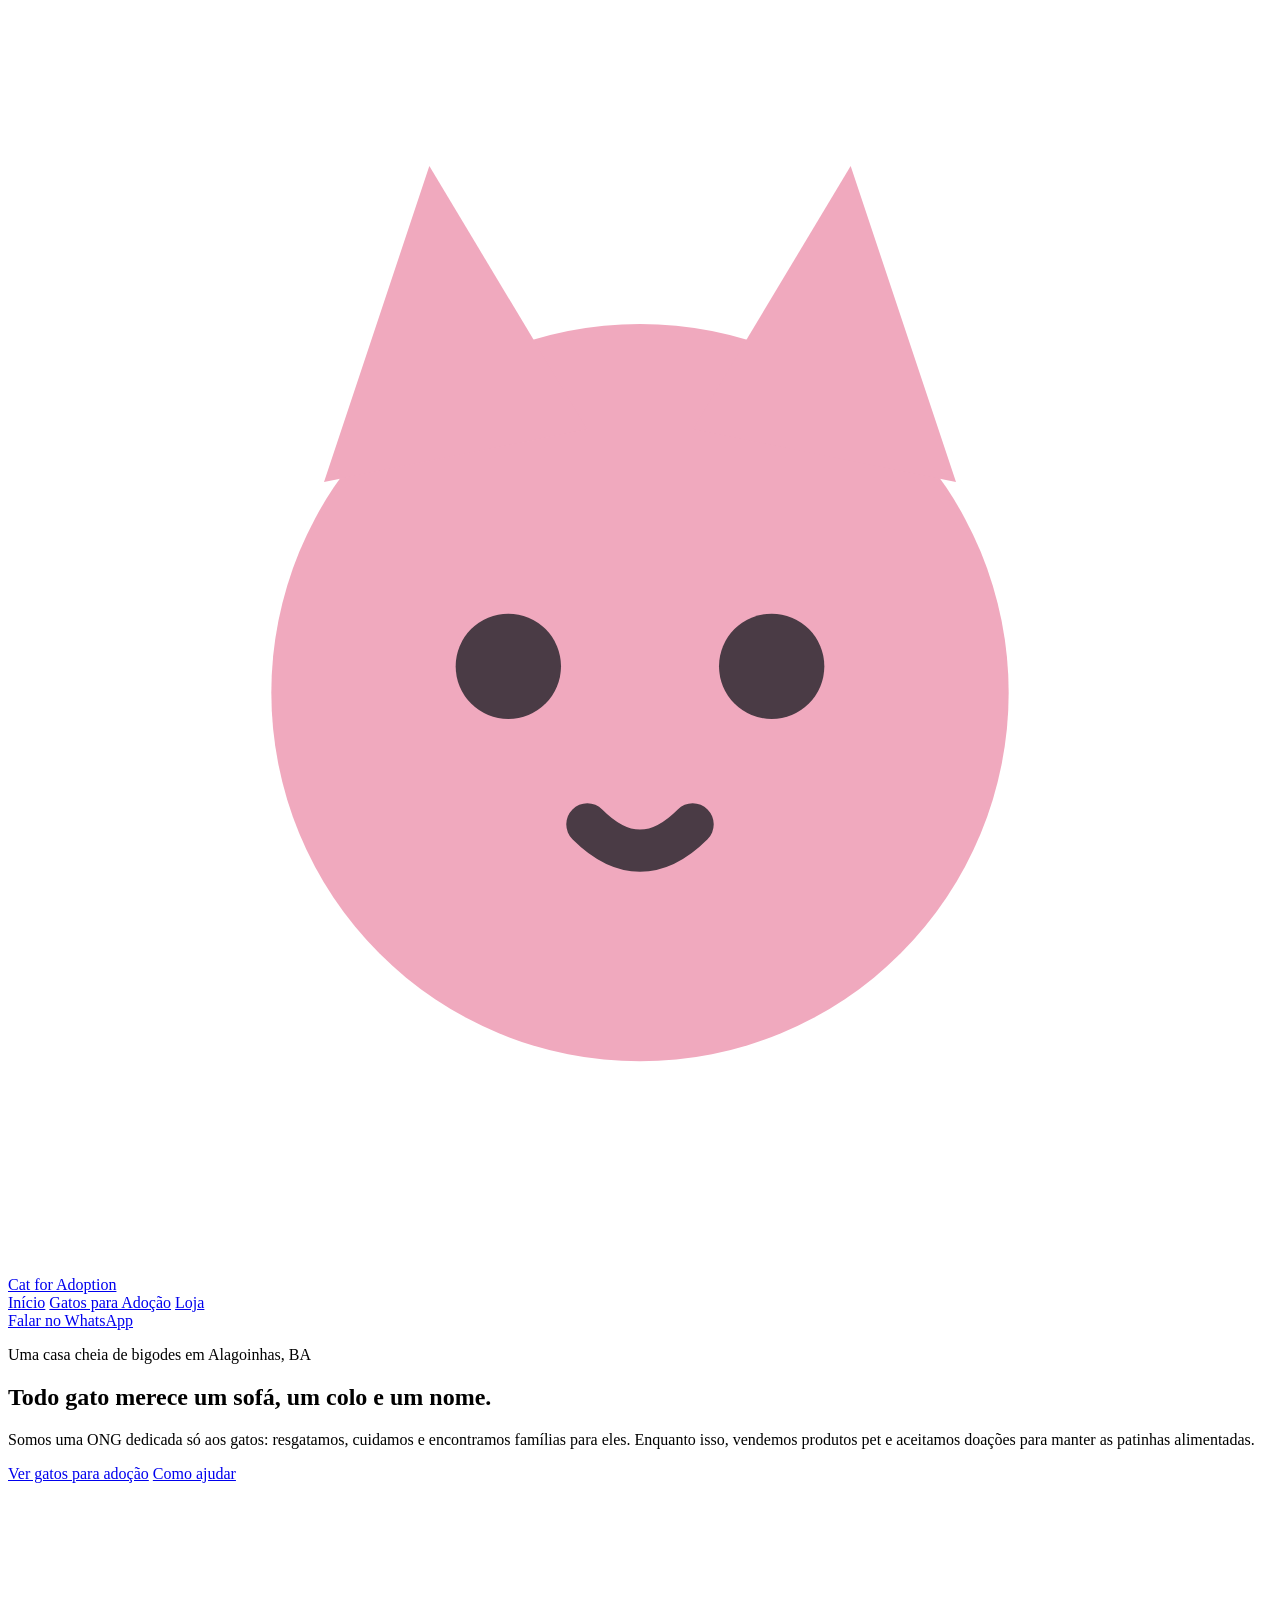
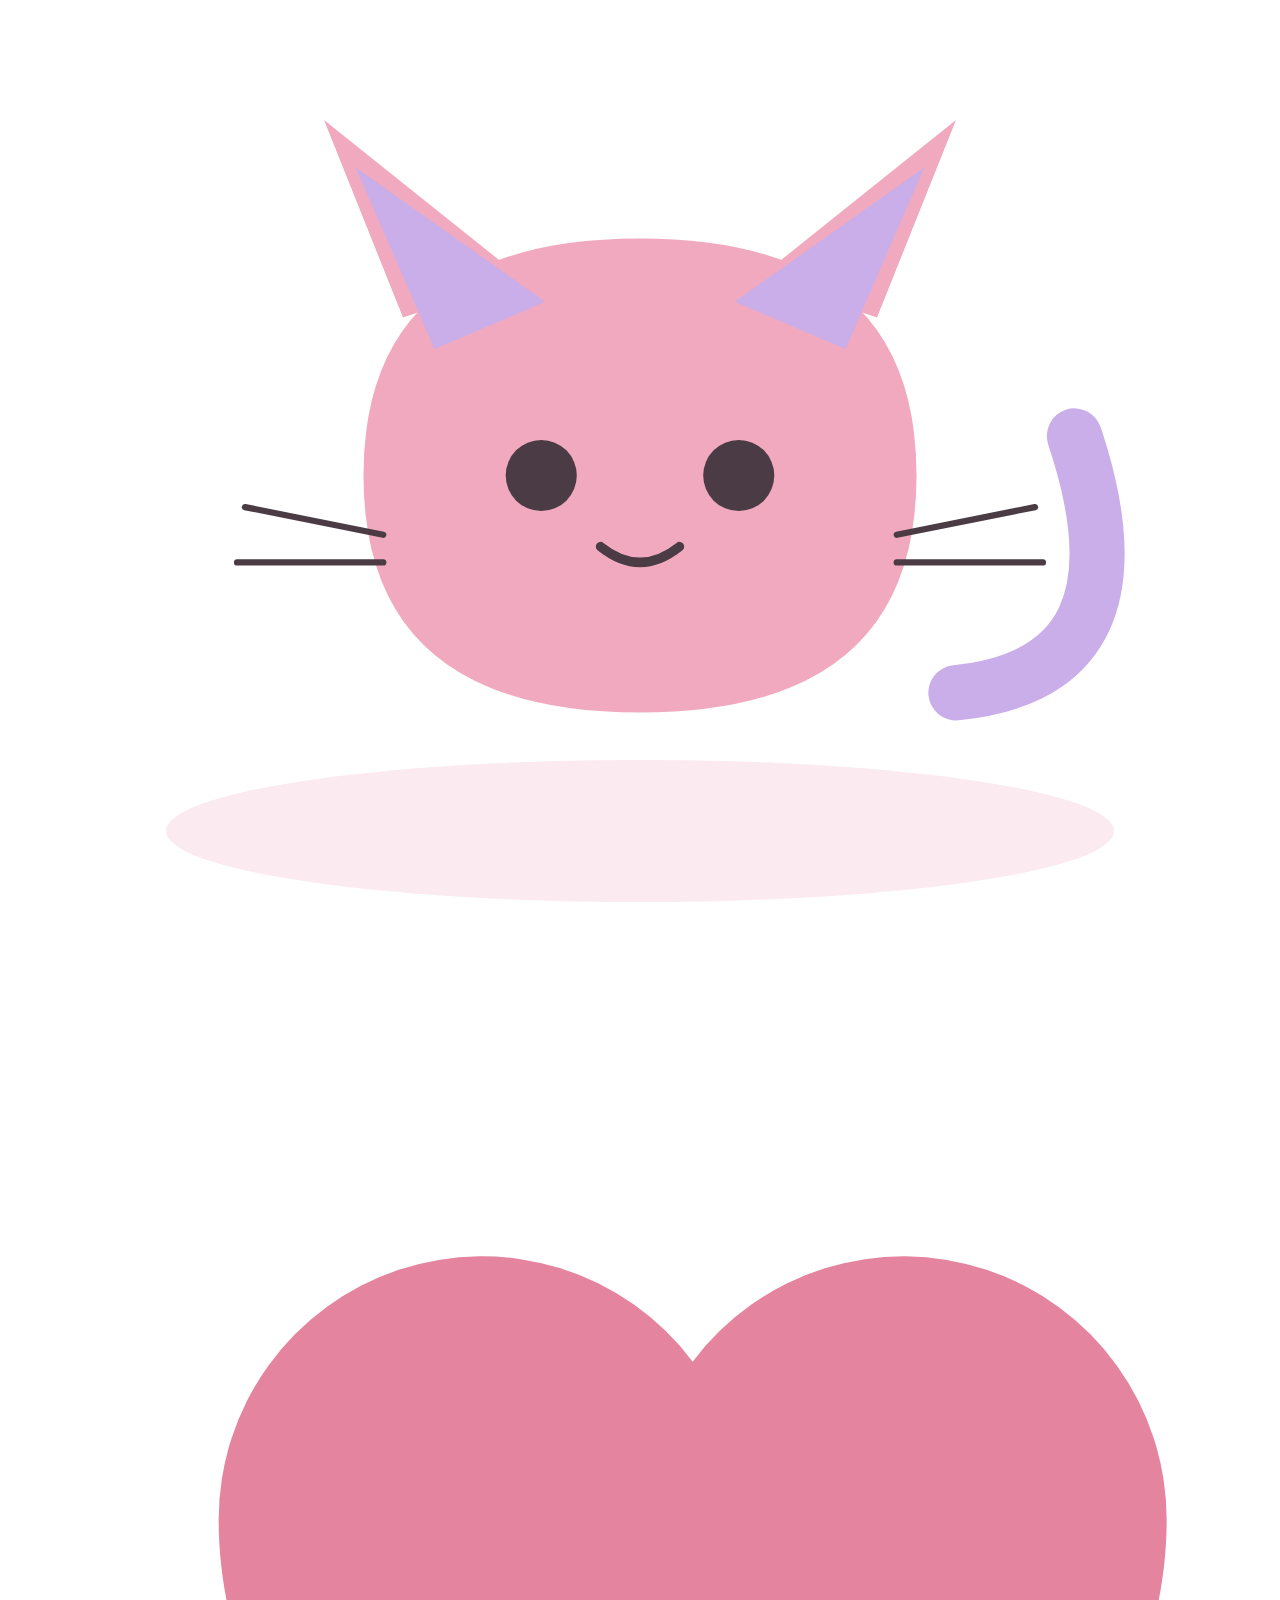
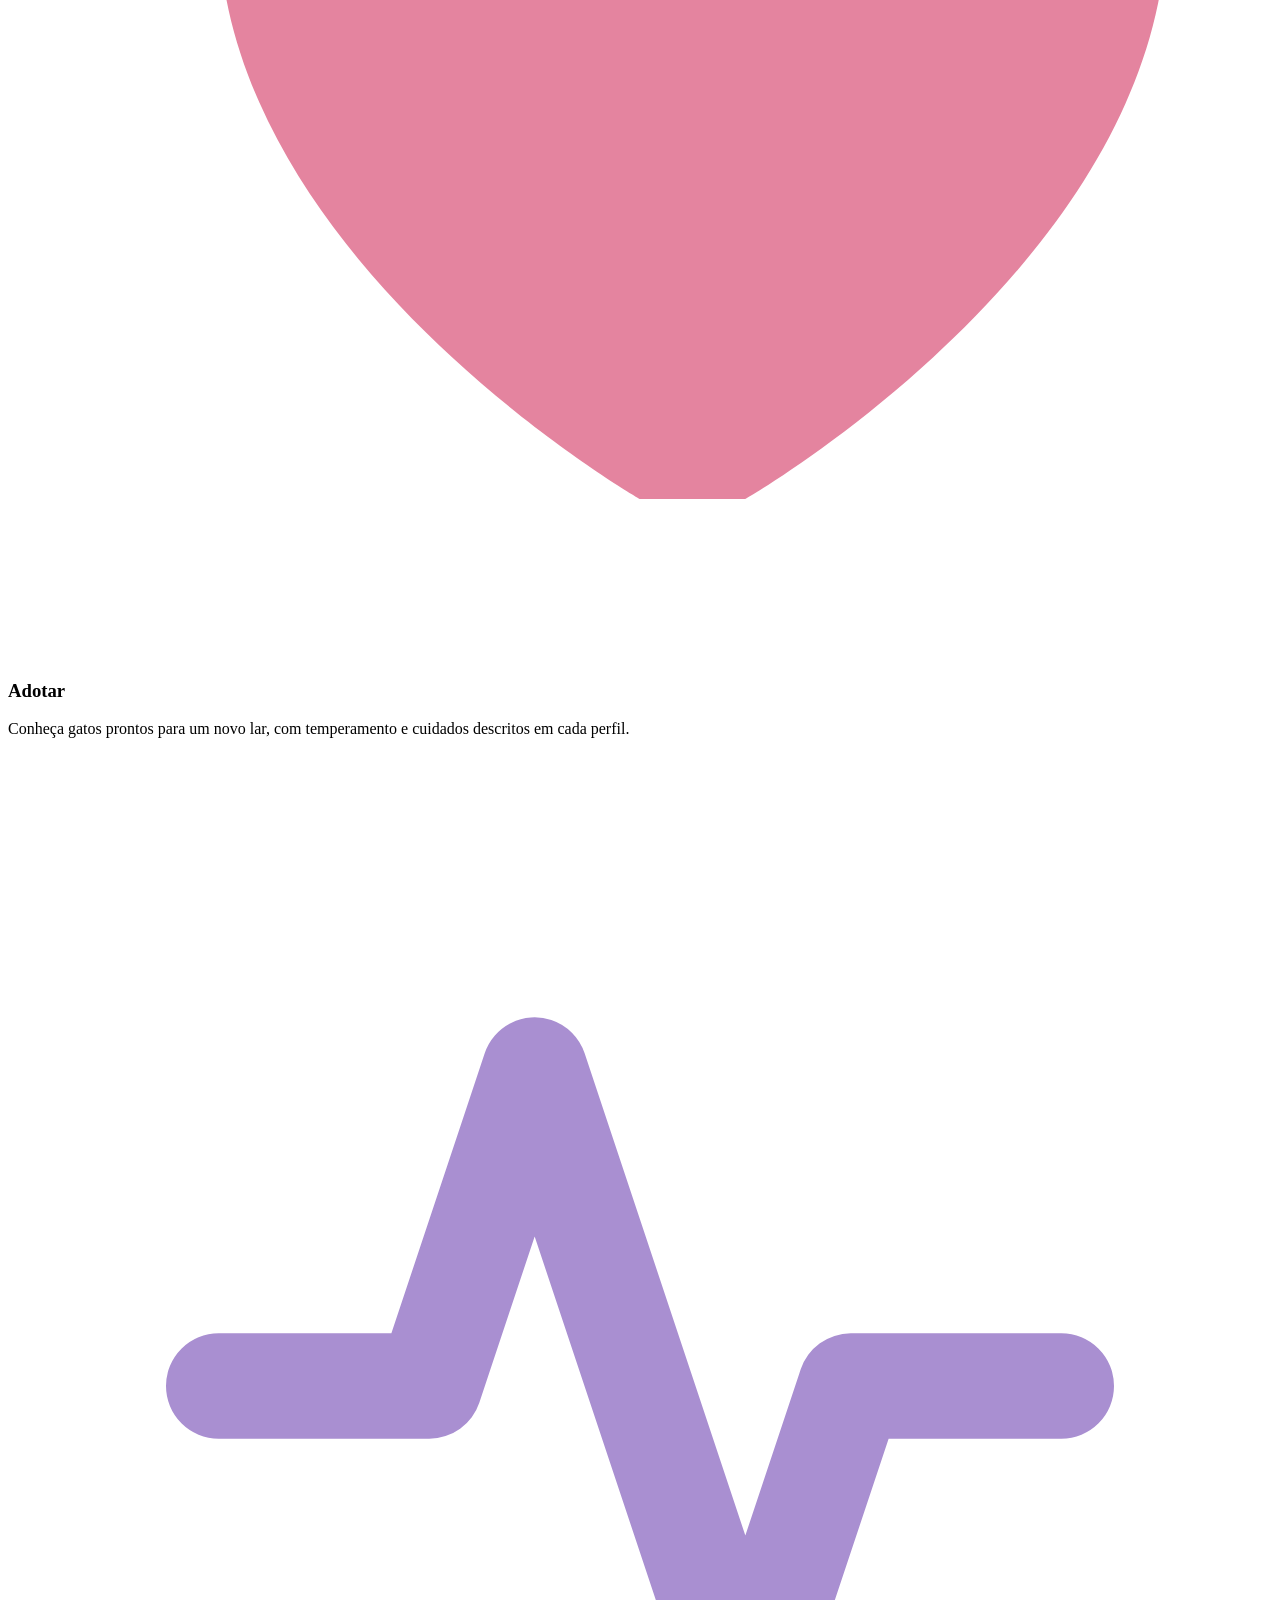
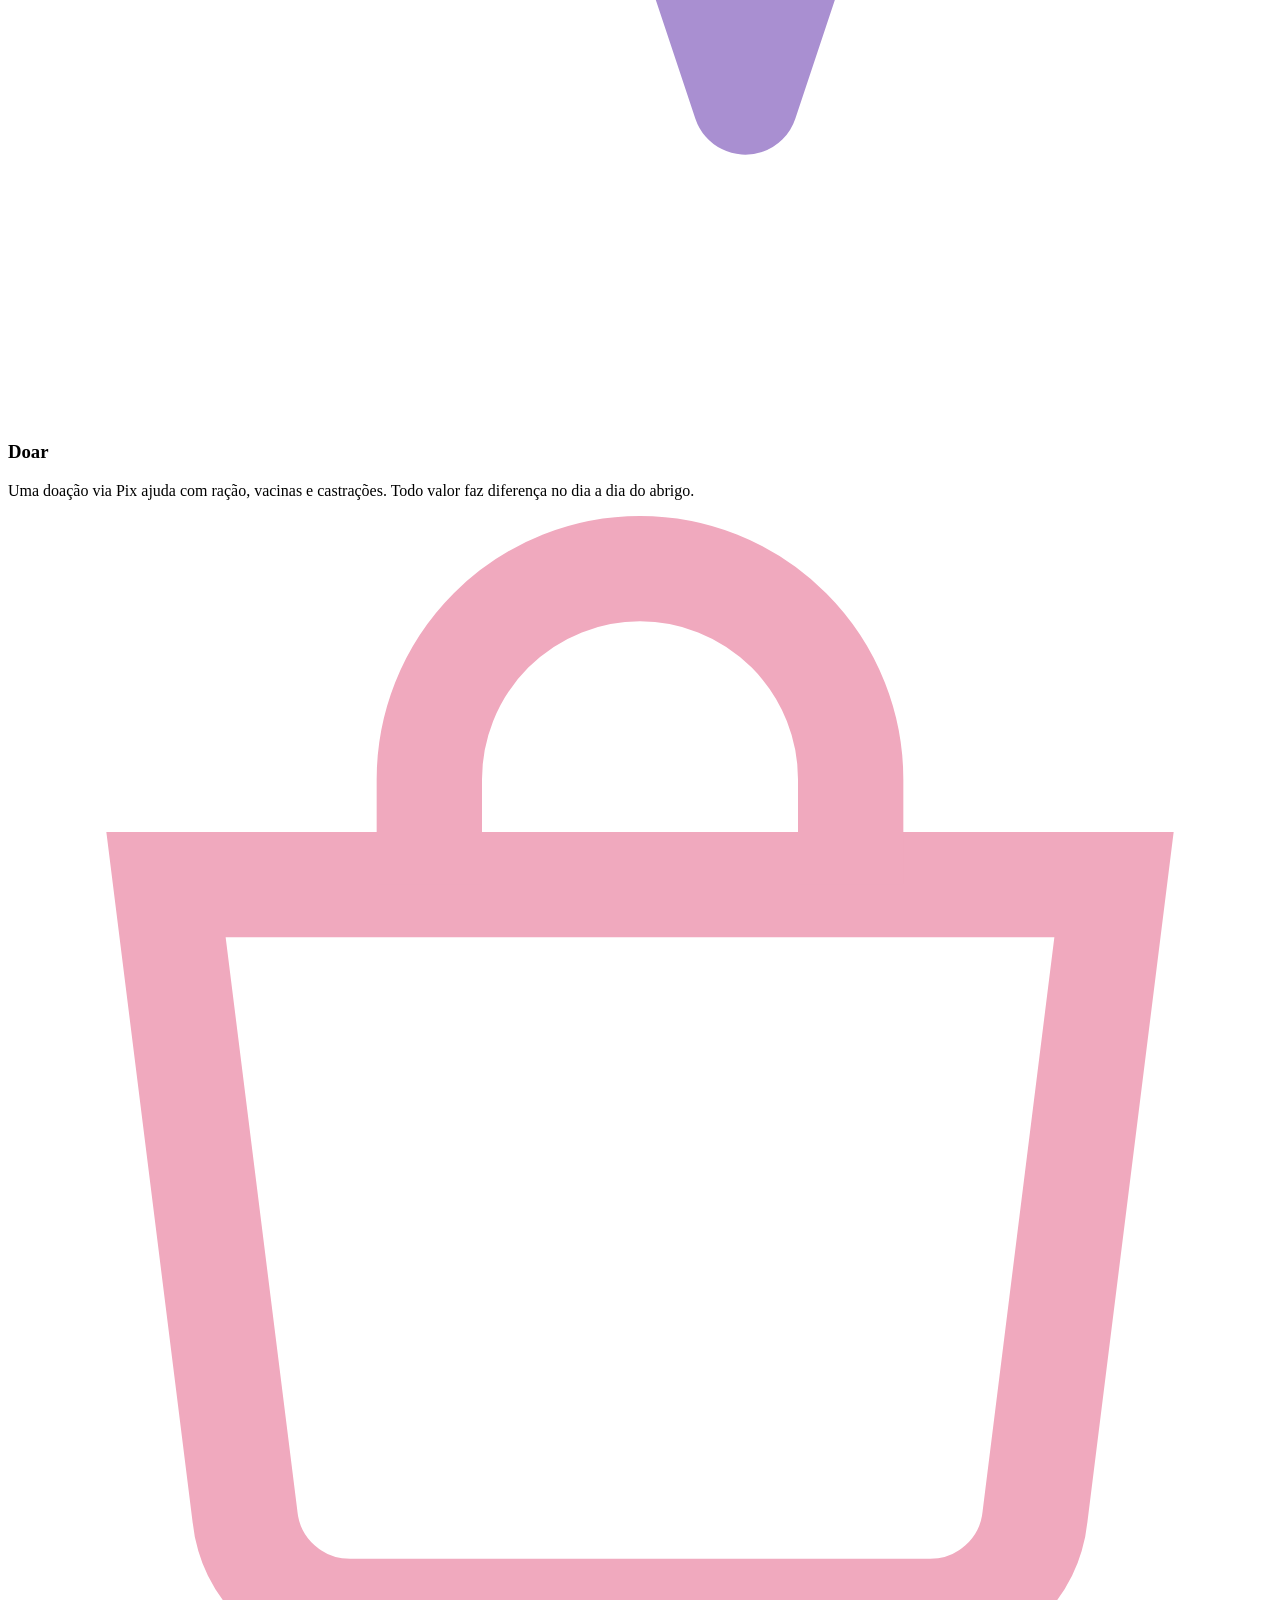
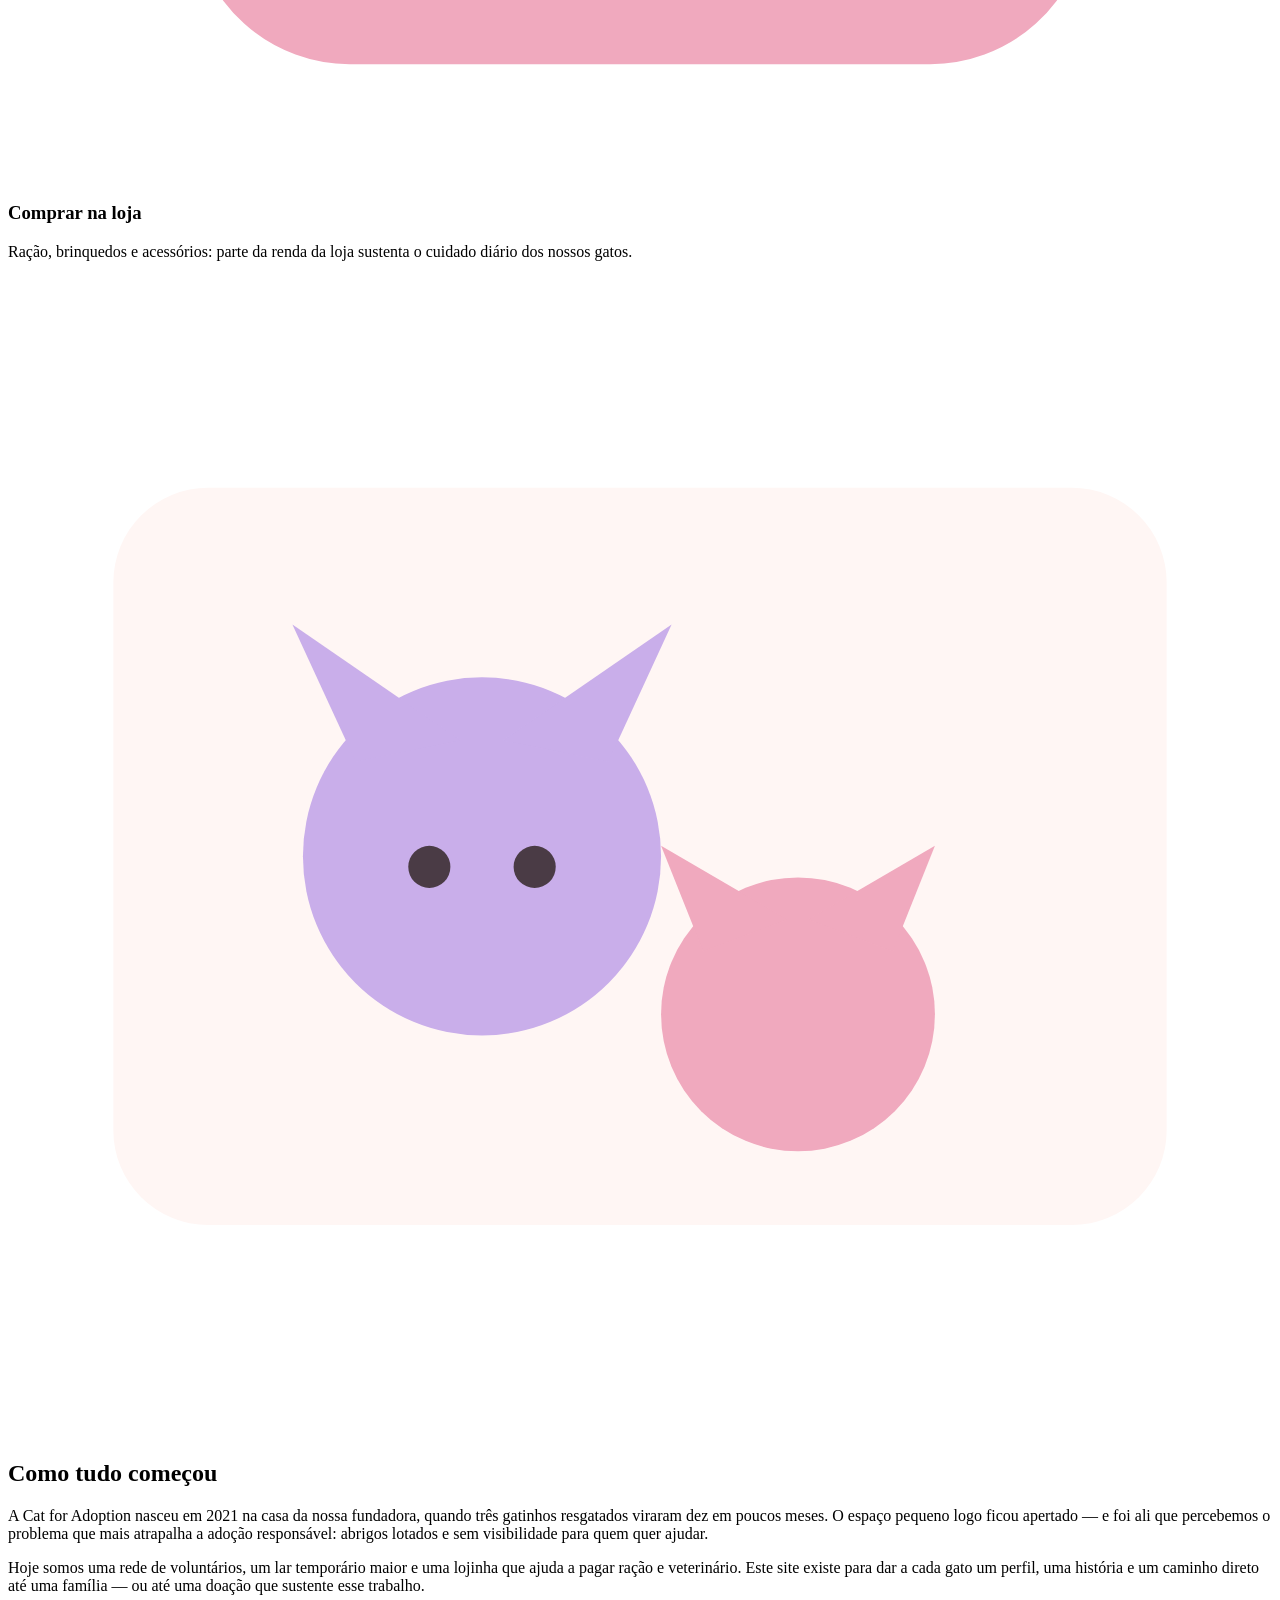
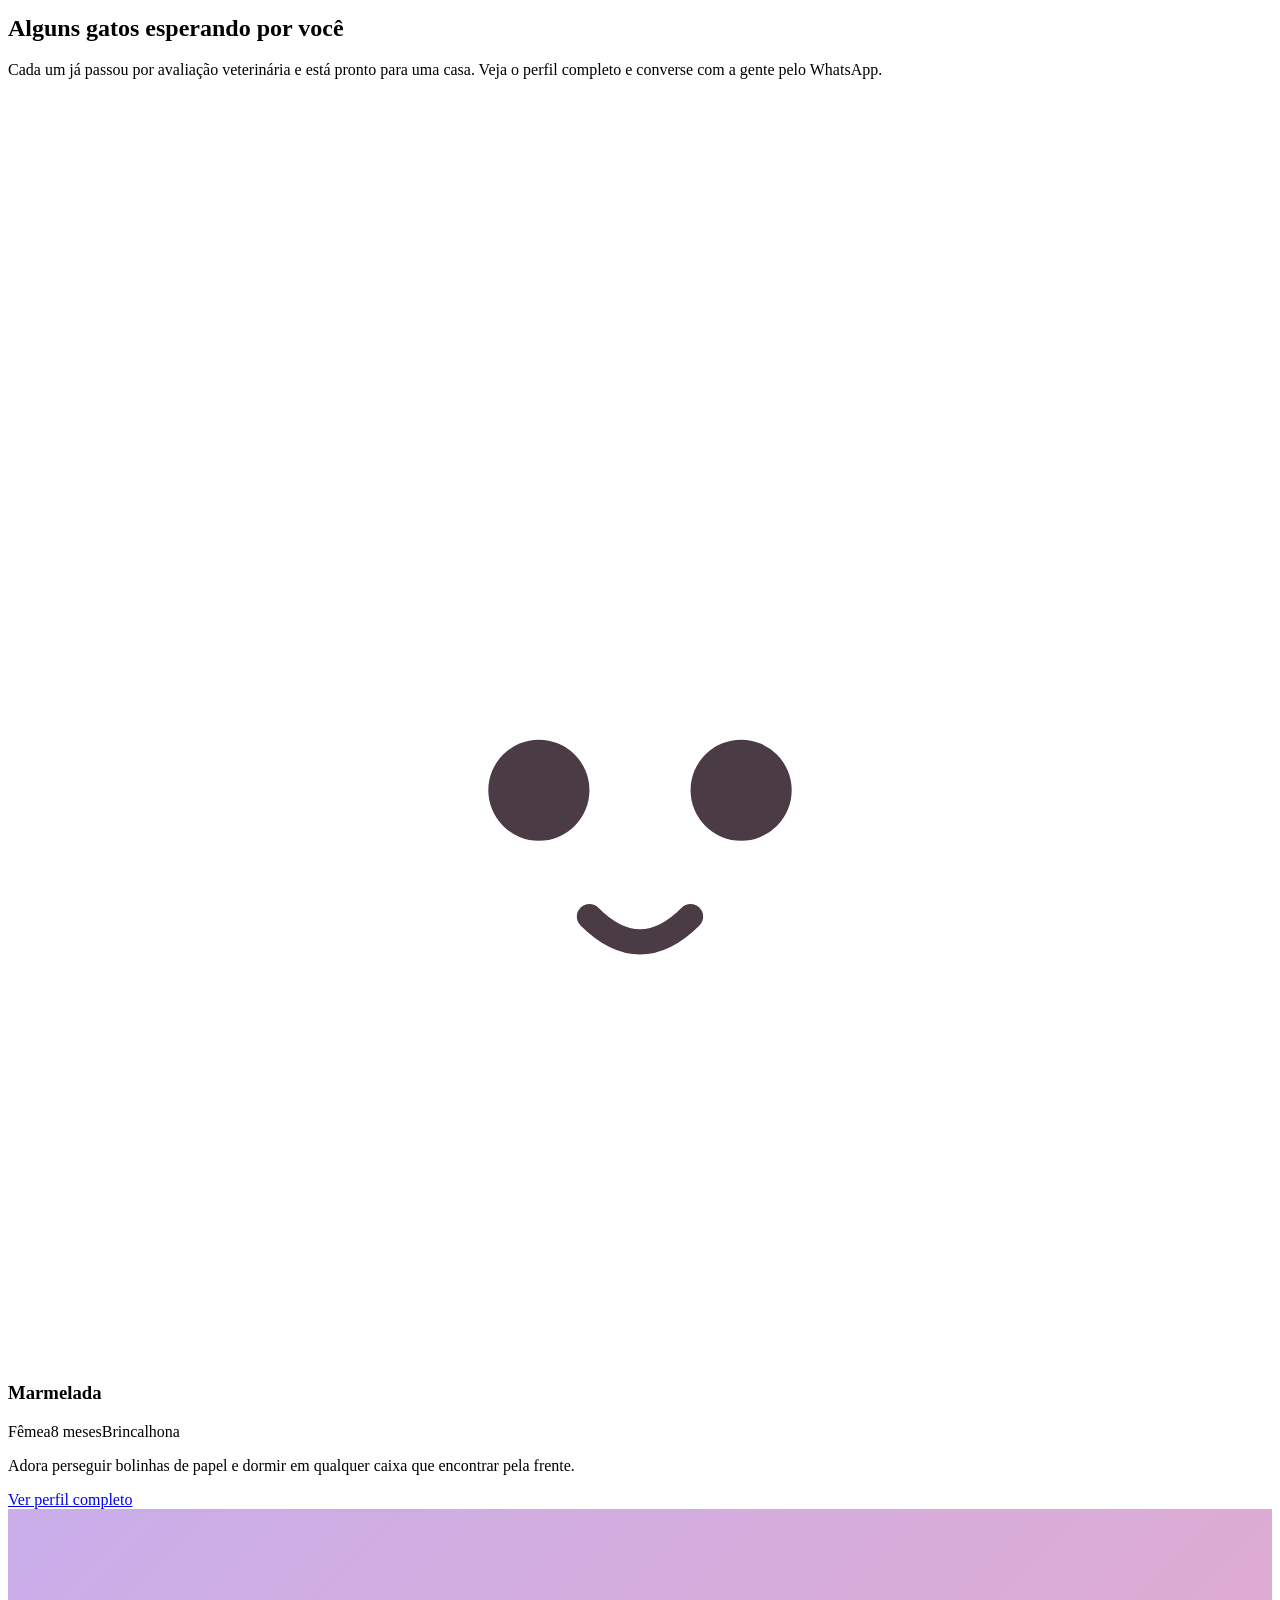
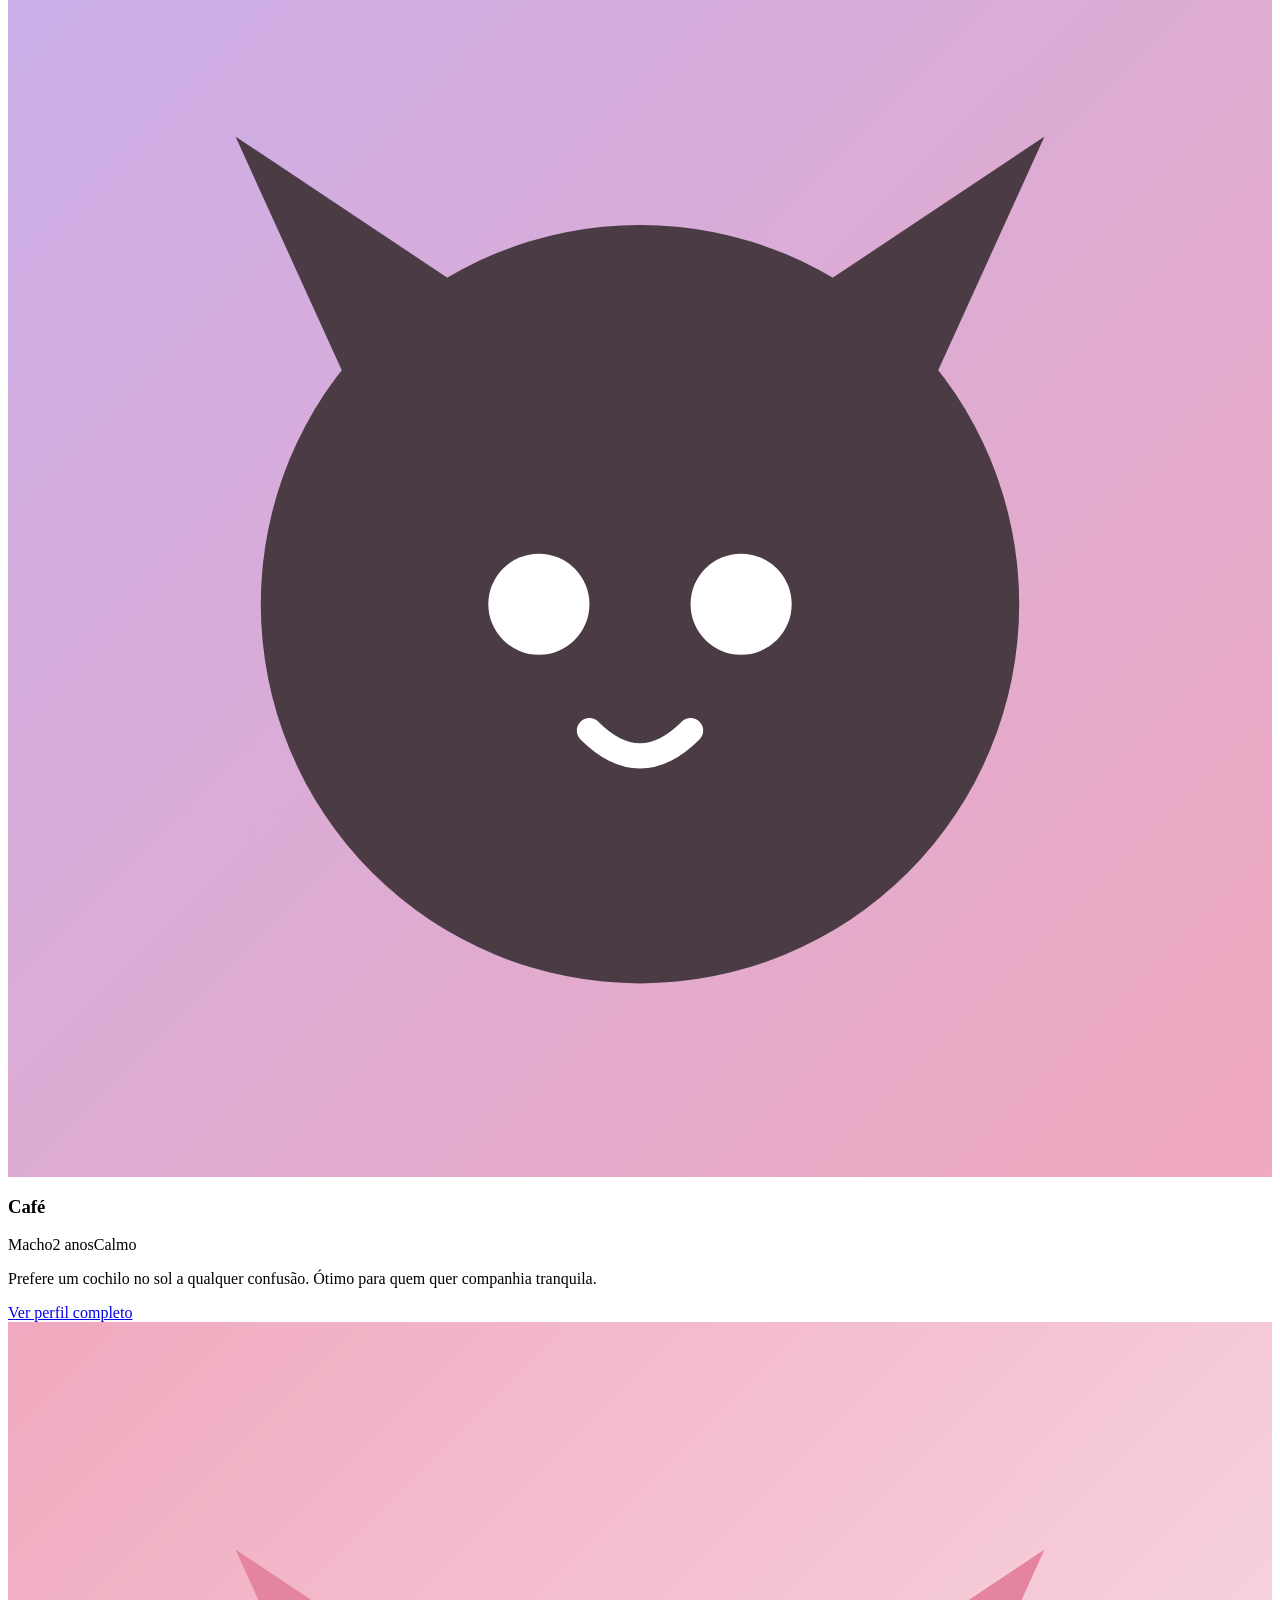
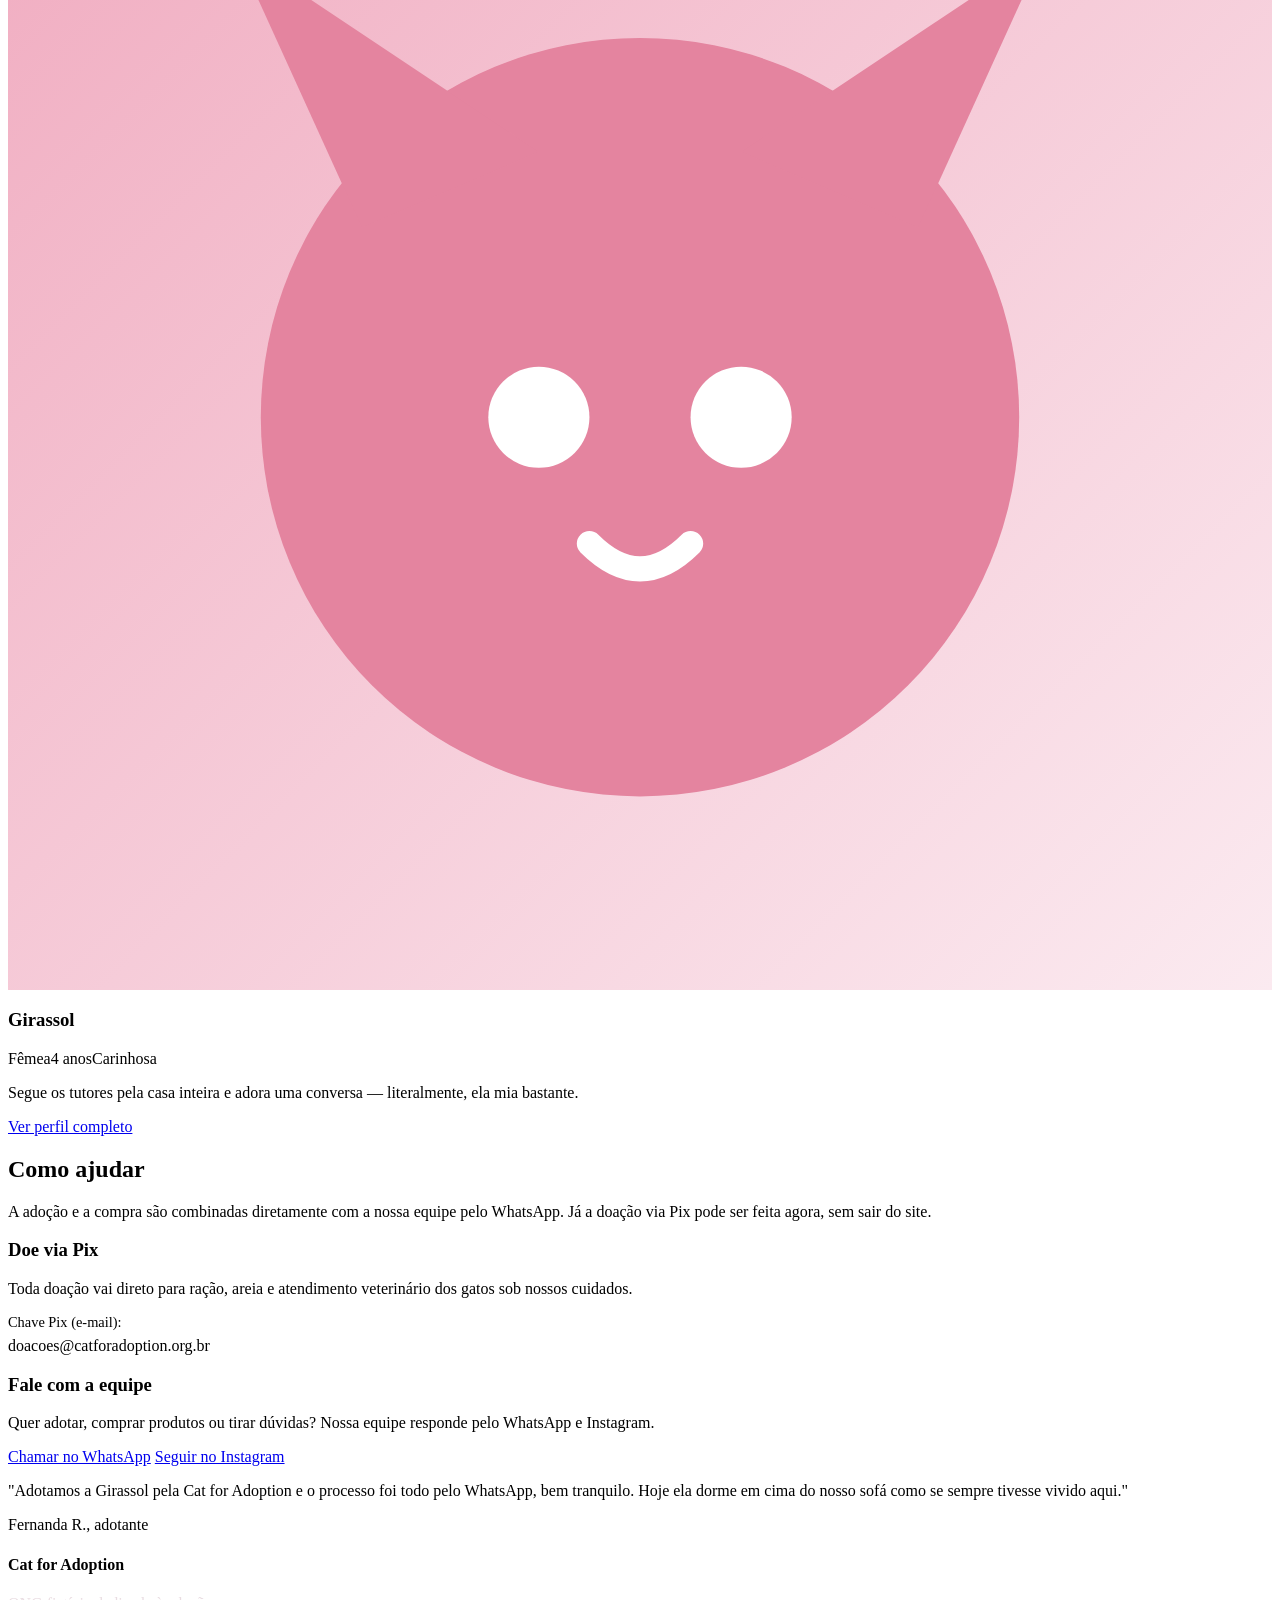
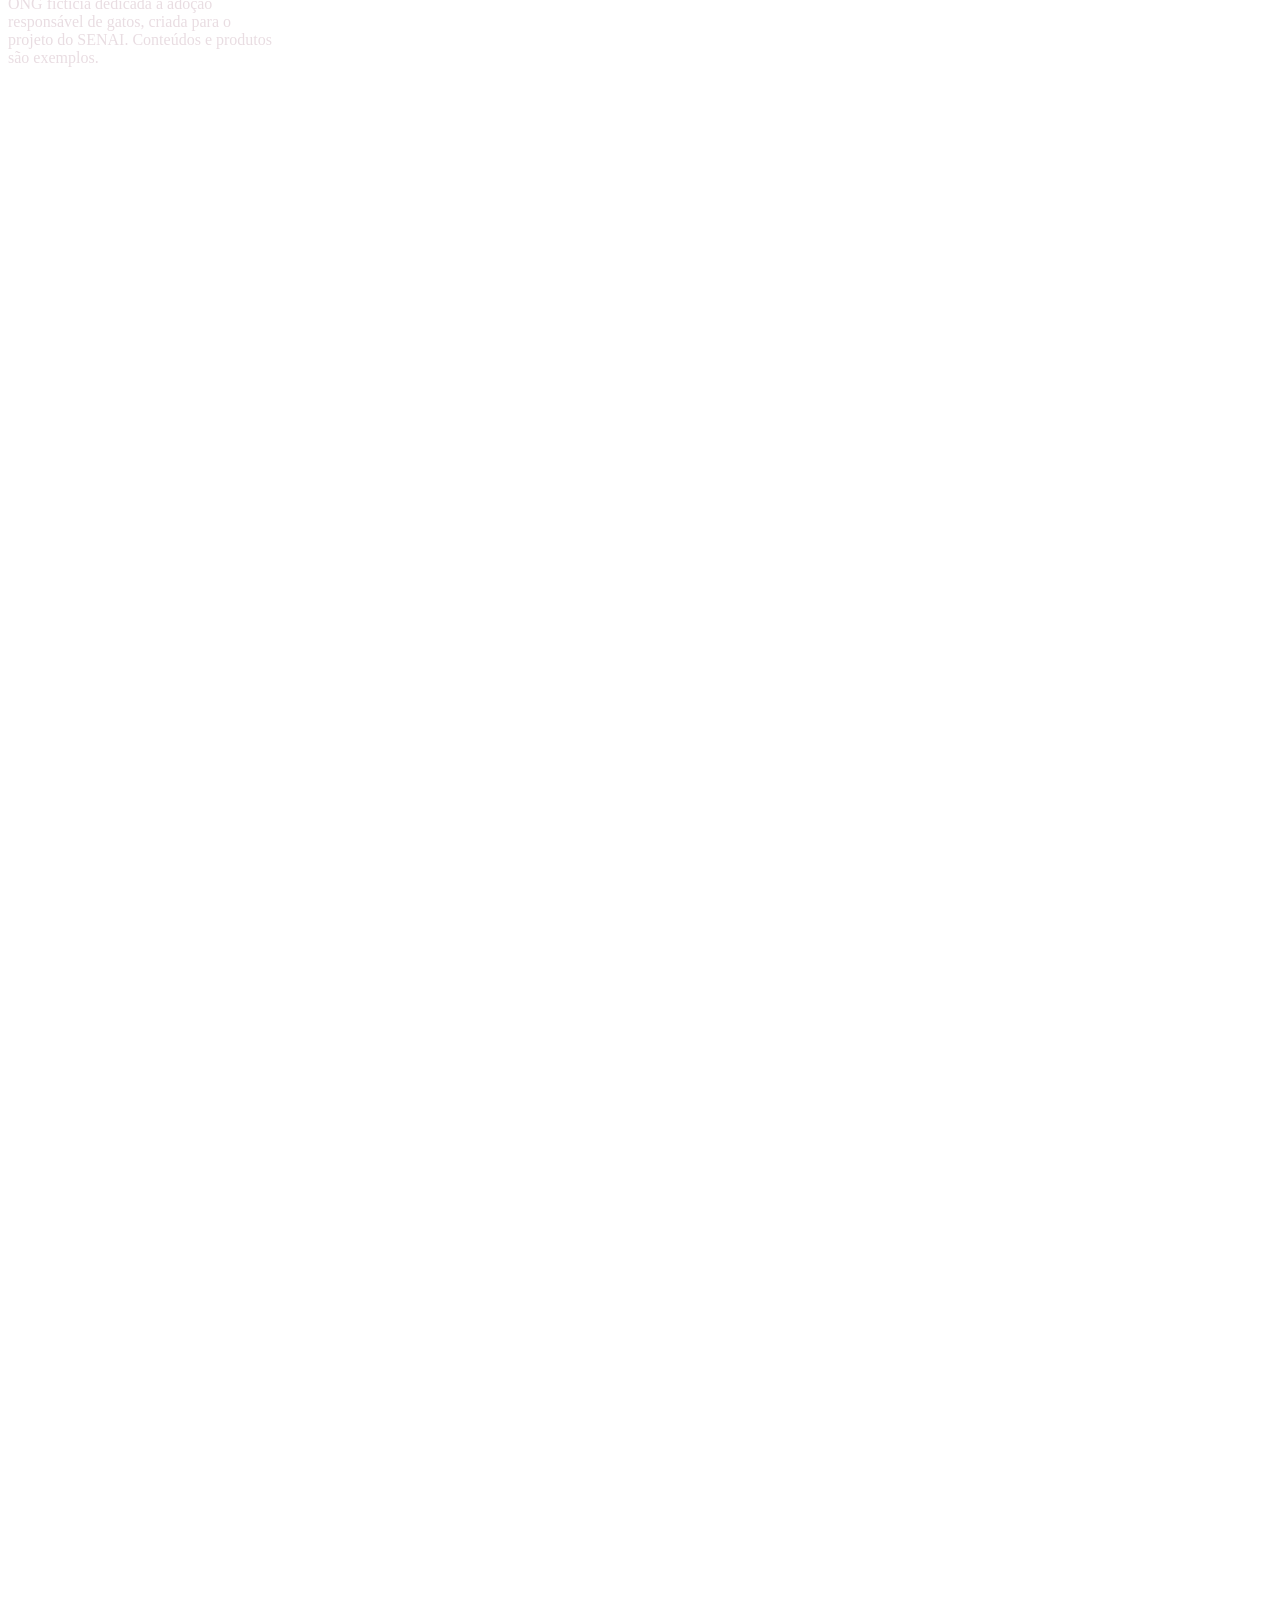
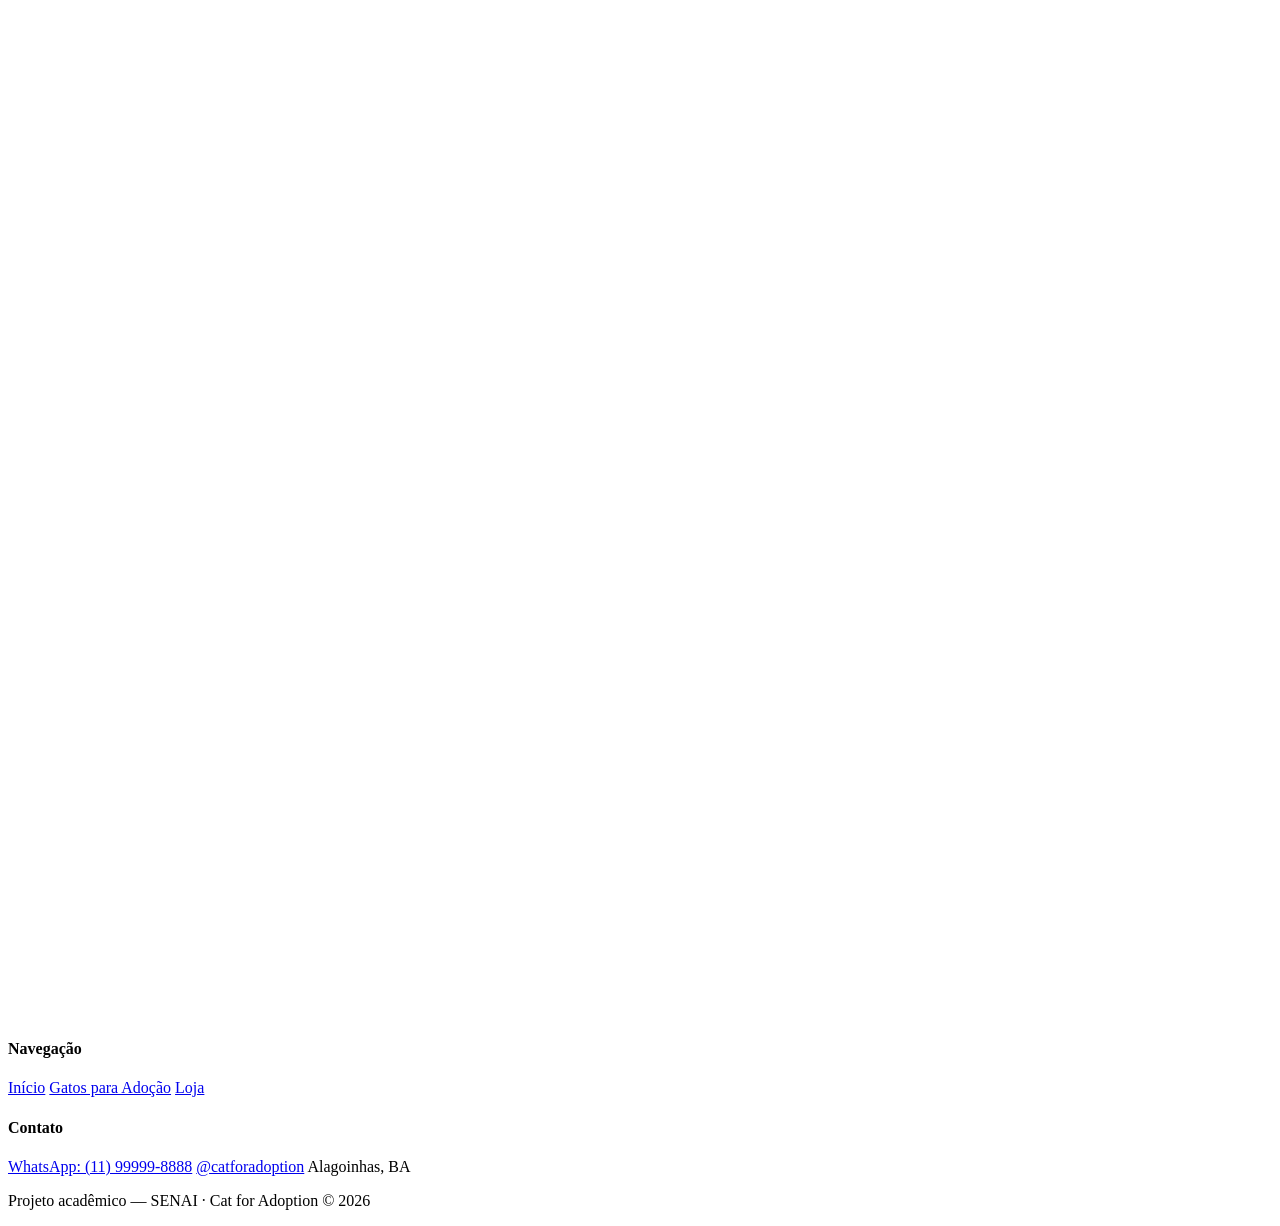
==== index.html @ 16c7c7c4 "index" ====
<!DOCTYPE html>
<html lang="pt-BR">
<head>
<meta charset="UTF-8">
<meta name="viewport" content="width=device-width, initial-scale=1.0">
<title>Cat for Adoption — Adote, doe e ajude um gato a encontrar um lar</title>
<link rel="stylesheet" href="style.css">
</head>
<body>

<header>
  <nav class="nav">
    <a href="index.html" class="logo">
      <svg viewBox="0 0 48 48" fill="none"><circle cx="24" cy="26" r="14" fill="#F0A9BE"/><path d="M12 18 L16 6 L22 16 Z" fill="#F0A9BE"/><path d="M36 18 L32 6 L26 16 Z" fill="#F0A9BE"/><circle cx="19" cy="25" r="2" fill="#4A3B45"/><circle cx="29" cy="25" r="2" fill="#4A3B45"/><path d="M22 31 Q24 33 26 31" stroke="#4A3B45" stroke-width="1.6" fill="none" stroke-linecap="round"/></svg>
      Cat for Adoption
    </a>
    <div class="nav-links">
      <a href="index.html" class="active">Início</a>
      <a href="gatos.html">Gatos para Adoção</a>
      <a href="loja.html">Loja</a>
    </div>
    <a class="nav-cta" href="https://wa.me/5511999998888?text=Ol%C3%A1!%20Vim%20pelo%20site%20da%20Cat%20for%20Adoption." target="_blank" rel="noopener">Falar no WhatsApp</a>
  </nav>
</header>

<main>
  <section class="hero">
    <div class="container hero-grid">
      <div>
        <p class="eyebrow-note">Uma casa cheia de bigodes em Alagoinhas, BA</p>
        <h1>Todo gato merece um sofá, um colo e um nome.</h1>
        <p class="lead">Somos uma ONG dedicada só aos gatos: resgatamos, cuidamos e encontramos famílias para eles. Enquanto isso, vendemos produtos pet e aceitamos doações para manter as patinhas alimentadas.</p>
        <div class="hero-actions">
          <a class="btn btn-primary" href="gatos.html">Ver gatos para adoção</a>
          <a class="btn btn-outline" href="#ajudar">Como ajudar</a>
        </div>
      </div>
      <div class="story-art">
        <svg viewBox="0 0 320 280" width="100%">
          <ellipse cx="160" cy="240" rx="120" ry="18" fill="#FBEAF0"/>
          <g>
            <path d="M90 150 Q90 90 160 90 Q230 90 230 150 Q230 210 160 210 Q90 210 90 150 Z" fill="#F0A9BE"/>
            <path d="M100 110 L80 60 L130 100 Z" fill="#F0A9BE"/>
            <path d="M220 110 L240 60 L190 100 Z" fill="#F0A9BE"/>
            <path d="M108 118 L88 72 L136 106 Z" fill="#C9AEEA"/>
            <path d="M212 118 L232 72 L184 106 Z" fill="#C9AEEA"/>
            <circle cx="135" cy="150" r="9" fill="#4A3B45"/>
            <circle cx="185" cy="150" r="9" fill="#4A3B45"/>
            <path d="M150 168 Q160 176 170 168" stroke="#4A3B45" stroke-width="2.4" fill="none" stroke-linecap="round"/>
            <path d="M95 165 L60 158 M95 172 L58 172 M225 165 L260 158 M225 172 L262 172" stroke="#4A3B45" stroke-width="1.6" stroke-linecap="round"/>
          </g>
          <path d="M240 205 Q290 200 270 140" stroke="#C9AEEA" stroke-width="14" fill="none" stroke-linecap="round"/>
        </svg>
      </div>
    </div>
  </section>

  <section>
    <div class="container">
      <div class="pillars">
        <div class="pillar">
          <svg viewBox="0 0 24 24" fill="none"><path d="M12 21s-8-4.6-8-11a5 5 0 019-3 5 5 0 019 3c0 6.4-8 11-8 11z" fill="#E4849F"/></svg>
          <h3>Adotar</h3>
          <p>Conheça gatos prontos para um novo lar, com temperamento e cuidados descritos em cada perfil.</p>
        </div>
        <div class="pillar">
          <svg viewBox="0 0 24 24" fill="none"><path d="M4 12h4l2-6 4 12 2-6h4" stroke="#A98FD1" stroke-width="2" fill="none" stroke-linecap="round" stroke-linejoin="round"/></svg>
          <h3>Doar</h3>
          <p>Uma doação via Pix ajuda com ração, vacinas e castrações. Todo valor faz diferença no dia a dia do abrigo.</p>
        </div>
        <div class="pillar">
          <svg viewBox="0 0 24 24" fill="none"><path d="M3 7h18l-1.5 12a2 2 0 01-2 1.8H6.5a2 2 0 01-2-1.8L3 7z" stroke="#F0A9BE" stroke-width="2" fill="none"/><path d="M8 7V5a4 4 0 018 0v2" stroke="#F0A9BE" stroke-width="2" fill="none"/></svg>
          <h3>Comprar na loja</h3>
          <p>Ração, brinquedos e acessórios: parte da renda da loja sustenta o cuidado diário dos nossos gatos.</p>
        </div>
      </div>
    </div>
  </section>

  <section class="section-alt">
    <div class="container story">
      <div class="story-art">
        <svg viewBox="0 0 240 220" width="100%">
          <rect x="20" y="40" width="200" height="140" rx="18" fill="#FFF6F4"/>
          <circle cx="90" cy="110" r="34" fill="#C9AEEA"/>
          <path d="M66 92 L54 66 L86 88 Z" fill="#C9AEEA"/>
          <path d="M114 92 L126 66 L94 88 Z" fill="#C9AEEA"/>
          <circle cx="80" cy="112" r="4" fill="#4A3B45"/>
          <circle cx="100" cy="112" r="4" fill="#4A3B45"/>
          <circle cx="150" cy="140" r="26" fill="#F0A9BE"/>
          <path d="M132 128 L124 108 L148 122 Z" fill="#F0A9BE"/>
          <path d="M168 128 L176 108 L152 122 Z" fill="#F0A9BE"/>
        </svg>
      </div>
      <div>
        <h2 class="section-title">Como tudo começou</h2>
        <p>A Cat for Adoption nasceu em 2021 na casa da nossa fundadora, quando três gatinhos resgatados viraram dez em poucos meses. O espaço pequeno logo ficou apertado — e foi ali que percebemos o problema que mais atrapalha a adoção responsável: abrigos lotados e sem visibilidade para quem quer ajudar.</p>
        <p>Hoje somos uma rede de voluntários, um lar temporário maior e uma lojinha que ajuda a pagar ração e veterinário. Este site existe para dar a cada gato um perfil, uma história e um caminho direto até uma família — ou até uma doação que sustente esse trabalho.</p>
      </div>
    </div>
  </section>

  <section>
    <div class="container">
      <h2 class="section-title">Alguns gatos esperando por você</h2>
      <p class="section-sub">Cada um já passou por avaliação veterinária e está pronto para uma casa. Veja o perfil completo e converse com a gente pelo WhatsApp.</p>
      <div class="cats-grid">
        <div class="cat-card">
          <div class="cat-photo"><svg viewBox="0 0 100 100"><circle cx="50" cy="55" r="30" fill="#fff"/><path d="M28 40 L18 18 L42 34 Z" fill="#fff"/><path d="M72 40 L82 18 L58 34 Z" fill="#fff"/><circle cx="42" cy="55" r="4" fill="#4A3B45"/><circle cx="58" cy="55" r="4" fill="#4A3B45"/><path d="M46 65 Q50 69 54 65" stroke="#4A3B45" stroke-width="2" fill="none" stroke-linecap="round"/></svg></div>
          <div class="cat-body">
            <h3 class="cat-name">Marmelada</h3>
            <div class="cat-meta"><span class="tag">Fêmea</span><span class="tag">8 meses</span><span class="tag">Brincalhona</span></div>
            <p class="bio">Adora perseguir bolinhas de papel e dormir em qualquer caixa que encontrar pela frente.</p>
            <a class="btn btn-primary" href="gatos.html">Ver perfil completo</a>
          </div>
        </div>
        <div class="cat-card">
          <div class="cat-photo" style="background:linear-gradient(135deg,#C9AEEA,#F0A9BE)"><svg viewBox="0 0 100 100"><circle cx="50" cy="55" r="30" fill="#4A3B45"/><path d="M28 40 L18 18 L42 34 Z" fill="#4A3B45"/><path d="M72 40 L82 18 L58 34 Z" fill="#4A3B45"/><circle cx="42" cy="55" r="4" fill="#fff"/><circle cx="58" cy="55" r="4" fill="#fff"/><path d="M46 65 Q50 69 54 65" stroke="#fff" stroke-width="2" fill="none" stroke-linecap="round"/></svg></div>
          <div class="cat-body">
            <h3 class="cat-name">Café</h3>
            <div class="cat-meta"><span class="tag">Macho</span><span class="tag">2 anos</span><span class="tag">Calmo</span></div>
            <p class="bio">Prefere um cochilo no sol a qualquer confusão. Ótimo para quem quer companhia tranquila.</p>
            <a class="btn btn-primary" href="gatos.html">Ver perfil completo</a>
          </div>
        </div>
        <div class="cat-card">
          <div class="cat-photo" style="background:linear-gradient(135deg,#F0A9BE,#FBEAF0)"><svg viewBox="0 0 100 100"><circle cx="50" cy="55" r="30" fill="#E4849F"/><path d="M28 40 L18 18 L42 34 Z" fill="#E4849F"/><path d="M72 40 L82 18 L58 34 Z" fill="#E4849F"/><circle cx="42" cy="55" r="4" fill="#fff"/><circle cx="58" cy="55" r="4" fill="#fff"/><path d="M46 65 Q50 69 54 65" stroke="#fff" stroke-width="2" fill="none" stroke-linecap="round"/></svg></div>
          <div class="cat-body">
            <h3 class="cat-name">Girassol</h3>
            <div class="cat-meta"><span class="tag">Fêmea</span><span class="tag">4 anos</span><span class="tag">Carinhosa</span></div>
            <p class="bio">Segue os tutores pela casa inteira e adora uma conversa — literalmente, ela mia bastante.</p>
            <a class="btn btn-primary" href="gatos.html">Ver perfil completo</a>
          </div>
        </div>
      </div>
    </div>
  </section>

  <section id="ajudar" class="section-alt">
    <div class="container">
      <h2 class="section-title">Como ajudar</h2>
      <p class="section-sub">A adoção e a compra são combinadas diretamente com a nossa equipe pelo WhatsApp. Já a doação via Pix pode ser feita agora, sem sair do site.</p>
      <div class="help-grid">
        <div class="help-card">
          <h3>Doe via Pix</h3>
          <p>Toda doação vai direto para ração, areia e atendimento veterinário dos gatos sob nossos cuidados.</p>
          <div class="pix-box">
            <div class="qr" aria-hidden="true"></div>
            <div>
              <p style="margin:0 0 6px;color:var(--ink-soft);font-size:.9rem;">Chave Pix (e-mail):</p>
              <div class="pix-key">doacoes@catforadoption.org.br</div>
            </div>
          </div>
        </div>
        <div class="help-card">
          <h3>Fale com a equipe</h3>
          <p>Quer adotar, comprar produtos ou tirar dúvidas? Nossa equipe responde pelo WhatsApp e Instagram.</p>
          <a class="btn btn-primary" href="https://wa.me/5511999998888?text=Ol%C3%A1!%20Vim%20pelo%20site%20da%20Cat%20for%20Adoption." target="_blank" rel="noopener" style="margin-bottom:12px;">Chamar no WhatsApp</a>
          <a class="btn btn-outline" href="https://instagram.com/catforadoption" target="_blank" rel="noopener">Seguir no Instagram</a>
        </div>
      </div>
    </div>
  </section>

  <section>
    <div class="container">
      <div class="testimonial">
        <p>"Adotamos a Girassol pela Cat for Adoption e o processo foi todo pelo WhatsApp, bem tranquilo. Hoje ela dorme em cima do nosso sofá como se sempre tivesse vivido aqui."</p>
        <span class="who">Fernanda R., adotante</span>
      </div>
    </div>
  </section>
</main>

<footer>
  <div class="container footer-grid">
    <div>
      <h4>Cat for Adoption</h4>
      <p style="color:#e9dde2;max-width:34ch;">ONG fictícia dedicada à adoção responsável de gatos, criada para o projeto do SENAI. Conteúdos e produtos são exemplos.</p>
      <div class="social-row">
        <a href="https://instagram.com/catforadoption" target="_blank" rel="noopener" aria-label="Instagram"><svg viewBox="0 0 24 24" fill="none"><rect x="3" y="3" width="18" height="18" rx="5" stroke="#fff" stroke-width="1.6"/><circle cx="12" cy="12" r="4" stroke="#fff" stroke-width="1.6"/><circle cx="17.5" cy="6.5" r="1" fill="#fff"/></svg></a>
        <a href="https://wa.me/5511999998888" target="_blank" rel="noopener" aria-label="WhatsApp"><svg viewBox="0 0 24 24" fill="none"><path d="M4 20l1.4-4.2A8 8 0 1112 20a8 8 0 01-4.2-1.2L4 20z" stroke="#fff" stroke-width="1.6"/></svg></a>
      </div>
    </div>
    <div class="footer-links">
      <h4>Navegação</h4>
      <a href="index.html">Início</a>
      <a href="gatos.html">Gatos para Adoção</a>
      <a href="loja.html">Loja</a>
    </div>
    <div class="footer-links">
      <h4>Contato</h4>
      <a href="https://wa.me/5511999998888" target="_blank" rel="noopener">WhatsApp: (11) 99999-8888</a>
      <a href="https://instagram.com/catforadoption" target="_blank" rel="noopener">@catforadoption</a>
      <span>Alagoinhas, BA</span>
    </div>
  </div>
  <p class="footer-bottom">Projeto acadêmico — SENAI · Cat for Adoption © 2026</p>
</footer>

</body>
</html>
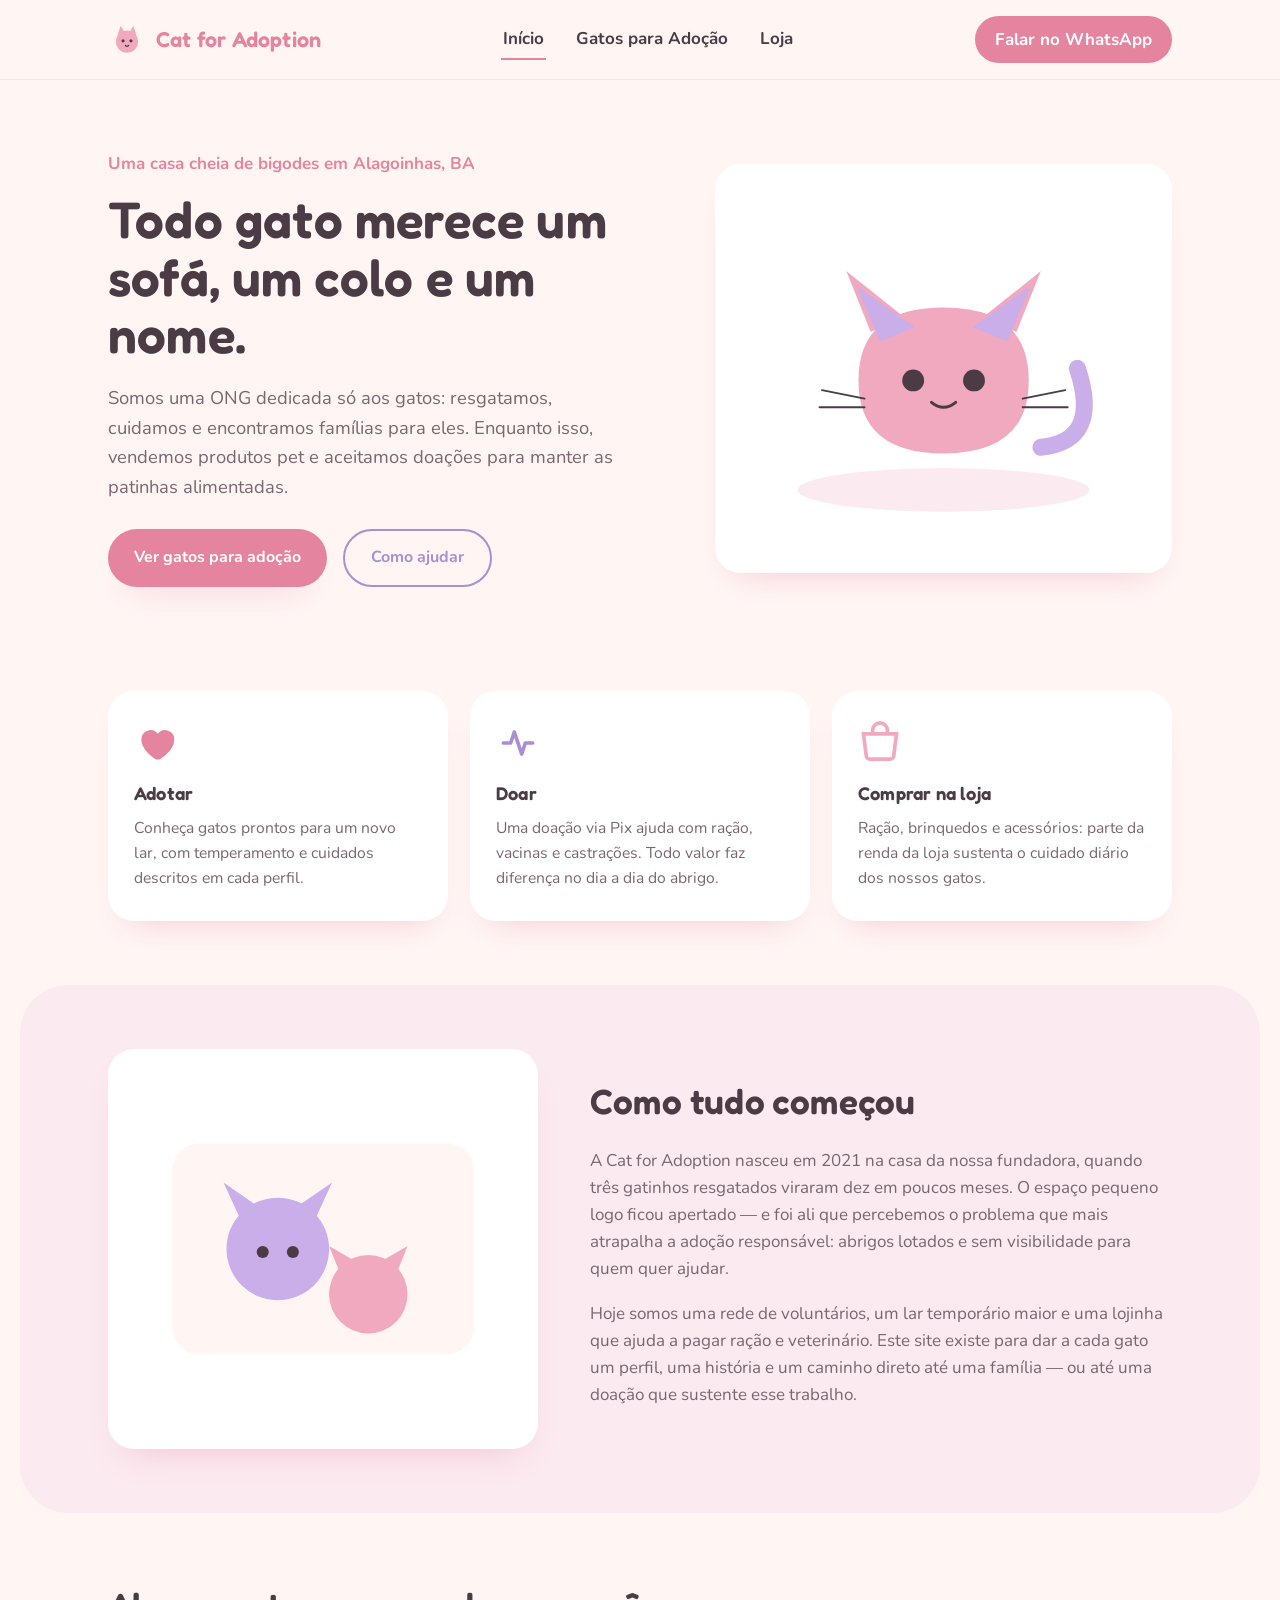
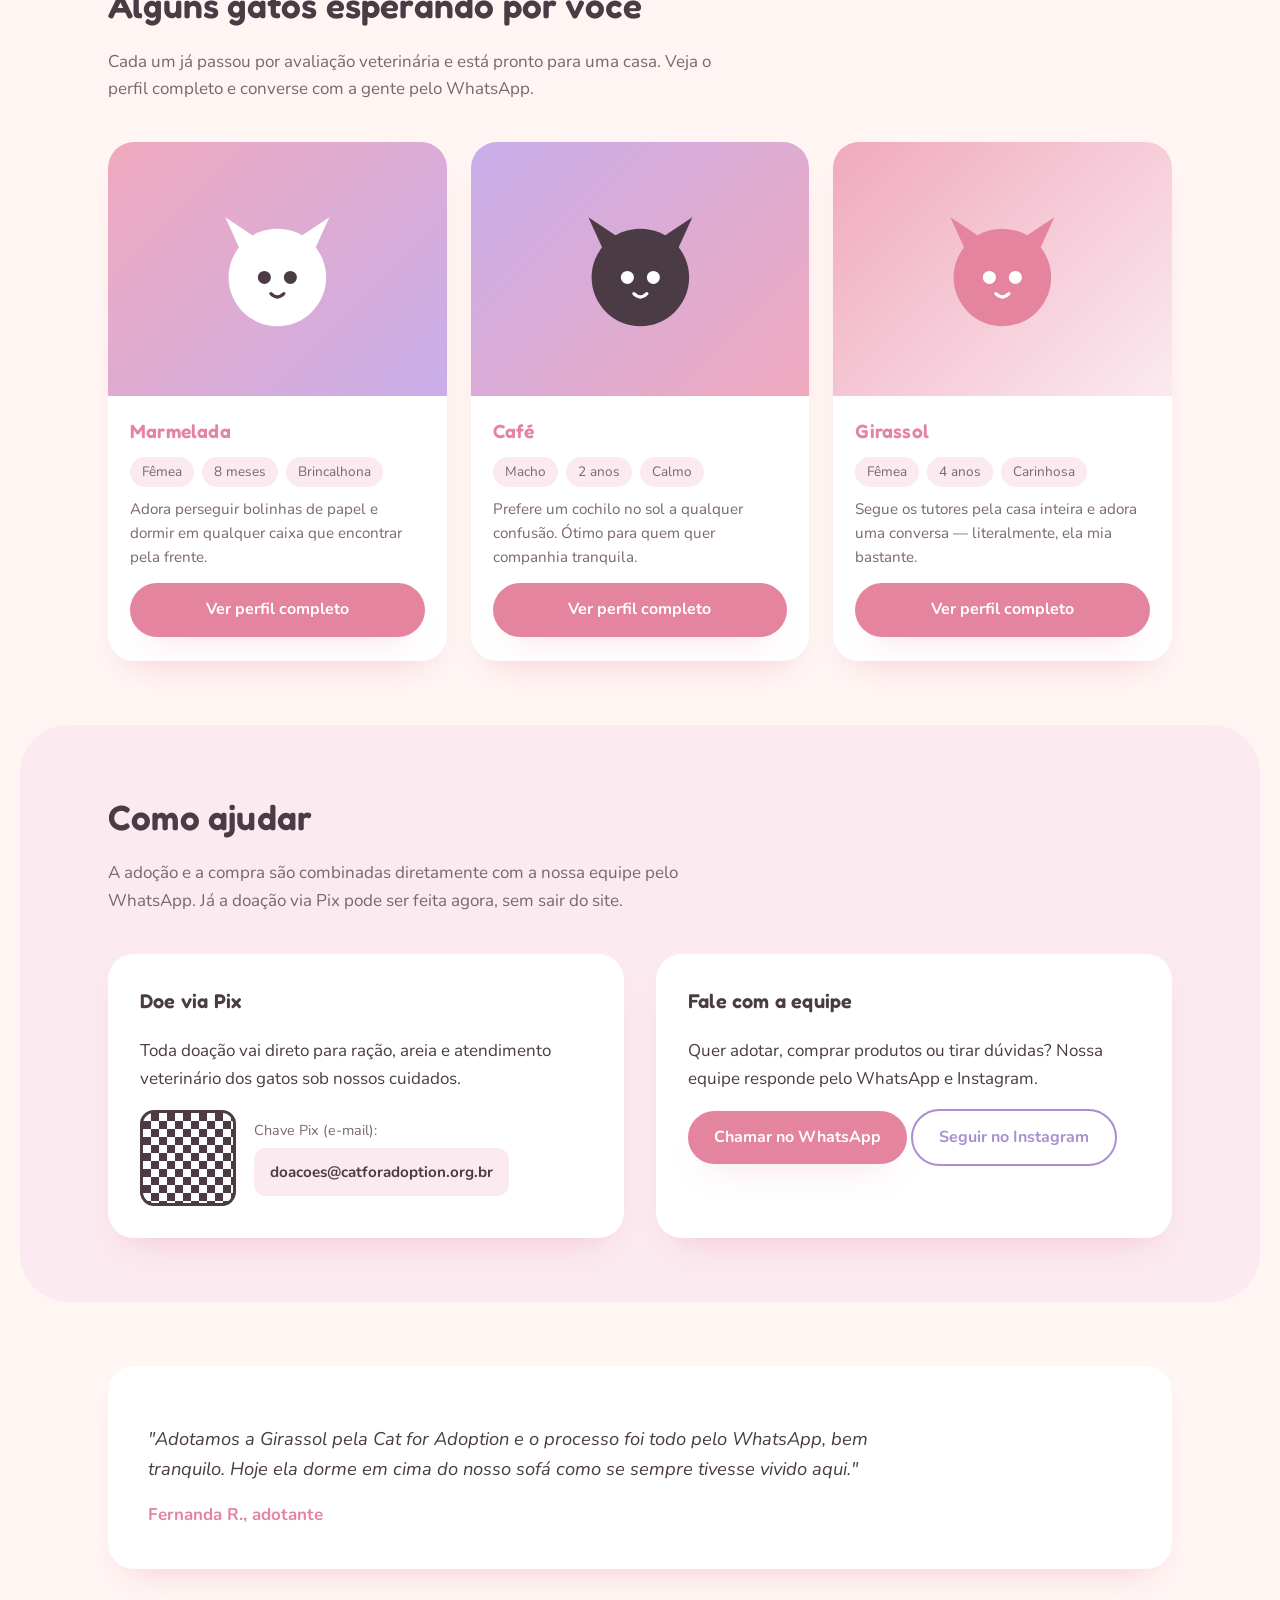
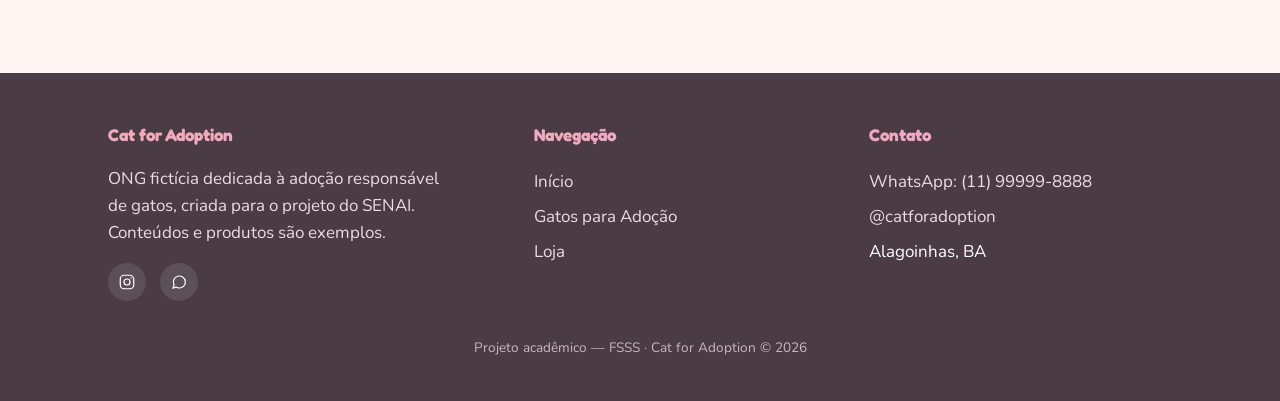
==== commit acb791c6: "AJUSTES" ====
--- a/index.html
+++ b/index.html
@@ -14,6 +14,8 @@
       <svg viewBox="0 0 48 48" fill="none"><circle cx="24" cy="26" r="14" fill="#F0A9BE"/><path d="M12 18 L16 6 L22 16 Z" fill="#F0A9BE"/><path d="M36 18 L32 6 L26 16 Z" fill="#F0A9BE"/><circle cx="19" cy="25" r="2" fill="#4A3B45"/><circle cx="29" cy="25" r="2" fill="#4A3B45"/><path d="M22 31 Q24 33 26 31" stroke="#4A3B45" stroke-width="1.6" fill="none" stroke-linecap="round"/></svg>
       Cat for Adoption
     </a>
+    <input type="checkbox" id="menu-toggle" class="menu-toggle" aria-label="Abrir ou fechar o menu">
+    <label for="menu-toggle" class="hamburger" aria-hidden="true"><span></span><span></span><span></span></label>
     <div class="nav-links">
       <a href="index.html" class="active">Início</a>
       <a href="gatos.html">Gatos para Adoção</a>
@@ -195,7 +197,7 @@
       <span>Alagoinhas, BA</span>
     </div>
   </div>
-  <p class="footer-bottom">Projeto acadêmico — SENAI · Cat for Adoption © 2026</p>
+  <p class="footer-bottom">Projeto acadêmico — FSSS · Cat for Adoption © 2026</p>
 </footer>
 
 </body>
--- a/style.css
+++ b/style.css
@@ -0,0 +1,161 @@
+@import url('https://fonts.googleapis.com/css2?family=Fredoka:wght@500;600;700&family=Nunito:wght@400;600;700&display=swap');
+
+:root{
+  --bg:#FFF6F4;
+  --bg-alt:#FBEAF0;
+  --pink:#F0A9BE;
+  --pink-deep:#E4849F;
+  --lilac:#C9AEEA;
+  --lilac-deep:#A98FD1;
+  --ink:#4A3B45;
+  --ink-soft:#7A6670;
+  --card:#FFFFFF;
+  --radius:26px;
+  --radius-sm:14px;
+  --shadow: 0 18px 34px -20px rgba(228,132,159,0.45);
+}
+
+*{box-sizing:border-box;}
+html{scroll-behavior:smooth;}
+body{
+  margin:0;
+  background:var(--bg);
+  color:var(--ink);
+  font-family:'Nunito',sans-serif;
+  font-size:17px;
+  line-height:1.6;
+}
+h1,h2,h3,.logo{font-family:'Fredoka',sans-serif;font-weight:600;letter-spacing:.2px;}
+a{color:inherit;text-decoration:none;}
+img,svg{display:block;max-width:100%;}
+.container{max-width:1120px;margin:0 auto;padding:0 28px;}
+
+/* Header */
+header{
+  position:sticky;top:0;z-index:20;
+  background:rgba(255,246,244,0.92);
+  backdrop-filter:blur(6px);
+  border-bottom:1px solid rgba(228,132,159,0.18);
+}
+.nav{display:flex;align-items:center;justify-content:space-between;padding:16px 28px;max-width:1120px;margin:0 auto;}
+.logo{display:flex;align-items:center;gap:10px;font-size:1.35rem;color:var(--pink-deep);}
+.logo svg{width:38px;height:38px;}
+.nav-links{display:flex;gap:28px;font-weight:700;}
+.nav-links a{padding:6px 2px;border-bottom:2px solid transparent;transition:border-color .2s ease;}
+.nav-links a:hover,.nav-links a.active{border-color:var(--pink-deep);}
+.nav-cta{background:var(--pink-deep);color:#fff;padding:10px 20px;border-radius:999px;font-weight:700;}
+.nav-cta:hover{background:var(--lilac-deep);}
+
+/* Hero */
+.hero{padding:70px 0 40px;}
+.hero-grid{display:grid;grid-template-columns:1.1fr 0.9fr;gap:48px;align-items:center;}
+.eyebrow-note{color:var(--pink-deep);font-weight:700;margin:0 0 14px;}
+.hero h1{font-size:clamp(2.1rem,4vw,3.2rem);line-height:1.12;margin:0 0 20px;}
+.hero p.lead{font-size:1.15rem;color:var(--ink-soft);max-width:46ch;margin:0 0 28px;}
+.hero-actions{display:flex;gap:16px;flex-wrap:wrap;}
+.btn{display:inline-flex;align-items:center;gap:8px;padding:14px 26px;border-radius:999px;font-weight:700;font-size:1rem;}
+.btn-primary{background:var(--pink-deep);color:#fff;box-shadow:var(--shadow);}
+.btn-primary:hover{background:#d9748d;}
+.btn-outline{border:2px solid var(--lilac-deep);color:var(--lilac-deep);}
+.btn-outline:hover{background:var(--lilac);color:#fff;border-color:var(--lilac);}
+
+/* Sections */
+section{padding:64px 0;}
+.section-alt{background:var(--bg-alt);border-radius:48px;margin:0 20px;}
+h2.section-title{font-size:clamp(1.6rem,3vw,2.2rem);margin:0 0 14px;}
+.section-sub{color:var(--ink-soft);max-width:62ch;margin:0 0 40px;}
+
+/* Pillars */
+.pillars{display:grid;grid-template-columns:repeat(3,1fr);gap:22px;}
+.pillar{background:var(--card);border-radius:var(--radius);padding:30px 26px;box-shadow:var(--shadow);}
+.pillar svg{width:44px;height:44px;margin-bottom:14px;}
+.pillar h3{margin:0 0 8px;font-size:1.15rem;}
+.pillar p{margin:0;color:var(--ink-soft);font-size:.98rem;}
+
+/* Cat cards */
+.cats-grid{display:grid;grid-template-columns:repeat(auto-fit,minmax(240px,1fr));gap:24px;}
+.cat-card{background:var(--card);border-radius:var(--radius);overflow:hidden;box-shadow:var(--shadow);display:flex;flex-direction:column;}
+.cat-photo{aspect-ratio:4/3;background:linear-gradient(135deg,var(--pink) 0%,var(--lilac) 100%);display:flex;align-items:center;justify-content:center;}
+.cat-photo svg{width:64%;height:64%;}
+.cat-body{padding:20px 22px 24px;display:flex;flex-direction:column;gap:10px;flex:1;}
+.cat-name{font-family:'Fredoka',sans-serif;font-size:1.2rem;margin:0;color:var(--pink-deep);}
+.cat-meta{display:flex;gap:8px;flex-wrap:wrap;font-size:.85rem;color:var(--ink-soft);}
+.tag{background:var(--bg-alt);padding:4px 12px;border-radius:999px;}
+.cat-body p.bio{color:var(--ink-soft);font-size:.95rem;margin:0;flex:1;}
+.cat-body .btn{justify-content:center;margin-top:4px;}
+
+/* Story / history */
+.story{display:grid;grid-template-columns:0.85fr 1.15fr;gap:52px;align-items:center;}
+.story-art{background:var(--card);border-radius:var(--radius);padding:34px;box-shadow:var(--shadow);}
+.story h2{margin-top:0;}
+.story p{color:var(--ink-soft);}
+
+/* Help / Pix */
+.help-grid{display:grid;grid-template-columns:1fr 1fr;gap:32px;}
+.help-card{background:var(--card);border-radius:var(--radius);padding:32px;box-shadow:var(--shadow);}
+.help-card h3{margin-top:0;}
+.pix-box{display:flex;gap:18px;align-items:center;margin-top:18px;}
+.qr{width:96px;height:96px;border-radius:14px;background:
+  repeating-conic-gradient(var(--ink) 0% 25%, transparent 0% 50%) 0 0/16px 16px,
+  #fff;
+  border:3px solid var(--ink);
+}
+.pix-key{background:var(--bg-alt);padding:12px 16px;border-radius:12px;font-weight:700;font-size:.95rem;word-break:break-all;}
+
+/* Products (loja) */
+.products-grid{display:grid;grid-template-columns:repeat(auto-fit,minmax(220px,1fr));gap:22px;}
+.product-card{background:var(--card);border-radius:var(--radius);padding:0 0 22px;box-shadow:var(--shadow);overflow:hidden;}
+.product-photo{aspect-ratio:1/1;background:var(--bg-alt);display:flex;align-items:center;justify-content:center;}
+.product-photo svg{width:52%;height:52%;}
+.product-card h3{margin:16px 22px 4px;font-size:1.05rem;}
+.product-card .price{margin:0 22px 12px;color:var(--pink-deep);font-weight:800;font-size:1.1rem;}
+.product-card p.desc{margin:0 22px 16px;color:var(--ink-soft);font-size:.92rem;}
+.product-card .btn{margin:0 22px;justify-content:center;}
+
+/* Testimonial */
+.testimonial{background:var(--card);border-radius:var(--radius);padding:40px;box-shadow:var(--shadow);position:relative;}
+.testimonial p{font-size:1.15rem;font-style:italic;color:var(--ink);max-width:70ch;}
+.testimonial .who{font-style:normal;font-weight:700;color:var(--pink-deep);margin-top:14px;display:block;}
+
+/* Footer */
+footer{background:var(--ink);color:#fff;padding:48px 0 28px;margin-top:40px;}
+.footer-grid{display:grid;grid-template-columns:1.3fr 1fr 1fr;gap:32px;}
+footer h4{font-family:'Fredoka',sans-serif;margin:0 0 12px;color:var(--pink);}
+footer a{color:#e9dde2;}
+footer a:hover{color:var(--pink);}
+.footer-links{display:flex;flex-direction:column;gap:8px;}
+.footer-bottom{text-align:center;color:#c9b8c0;font-size:.85rem;margin-top:36px;}
+.social-row{display:flex;gap:14px;margin-top:8px;}
+.social-row a{width:38px;height:38px;border-radius:50%;background:rgba(255,255,255,0.1);display:flex;align-items:center;justify-content:center;}
+.social-row svg{width:18px;height:18px;}
+
+@media (max-width:840px){
+  .hero-grid,.story,.help-grid{grid-template-columns:1fr;}
+  .story{gap:28px;}
+  .pillars{grid-template-columns:1fr;}
+  .footer-grid{grid-template-columns:1fr;}
+  .section-alt{margin:0 12px;border-radius:32px;}
+}
+:focus-visible{outline:3px solid var(--lilac-deep);outline-offset:2px;}
+
+/* Menu hambúrguer (somente HTML/CSS) */
+.menu-toggle{position:absolute;opacity:0;pointer-events:none;width:1px;height:1px;}
+.hamburger{display:none;}
+.menu-toggle:focus-visible ~ .hamburger{outline:3px solid var(--lilac-deep);outline-offset:3px;border-radius:12px;}
+
+@media (max-width:840px){
+  .nav{flex-wrap:wrap;padding:12px 20px;position:relative;}
+  .logo{order:1;font-size:1.2rem;}
+  .hamburger{order:2;display:flex;flex-direction:column;justify-content:center;gap:5px;width:46px;height:46px;padding:0 11px;border-radius:14px;background:var(--bg-alt);cursor:pointer;}
+  .hamburger span{display:block;height:3px;border-radius:3px;background:var(--pink-deep);transition:transform .25s ease,opacity .2s ease;}
+  .menu-toggle:checked ~ .hamburger span:nth-child(1){transform:translateY(8px) rotate(45deg);}
+  .menu-toggle:checked ~ .hamburger span:nth-child(2){opacity:0;}
+  .menu-toggle:checked ~ .hamburger span:nth-child(3){transform:translateY(-8px) rotate(-45deg);}
+
+  .nav-links{order:3;display:none;flex-direction:column;gap:6px;width:100%;padding:14px 0 6px;}
+  .nav-links a{display:block;padding:14px 18px;border-radius:var(--radius-sm);border-bottom:0;background:var(--card);font-size:1.05rem;}
+  .nav-links a.active{background:var(--bg-alt);color:var(--pink-deep);}
+  .nav-cta{order:4;display:none;width:100%;margin:8px 0 8px;padding:14px 20px;text-align:center;}
+  .menu-toggle:checked ~ .nav-links{display:flex;}
+  .menu-toggle:checked ~ .nav-cta{display:block;}
+}
